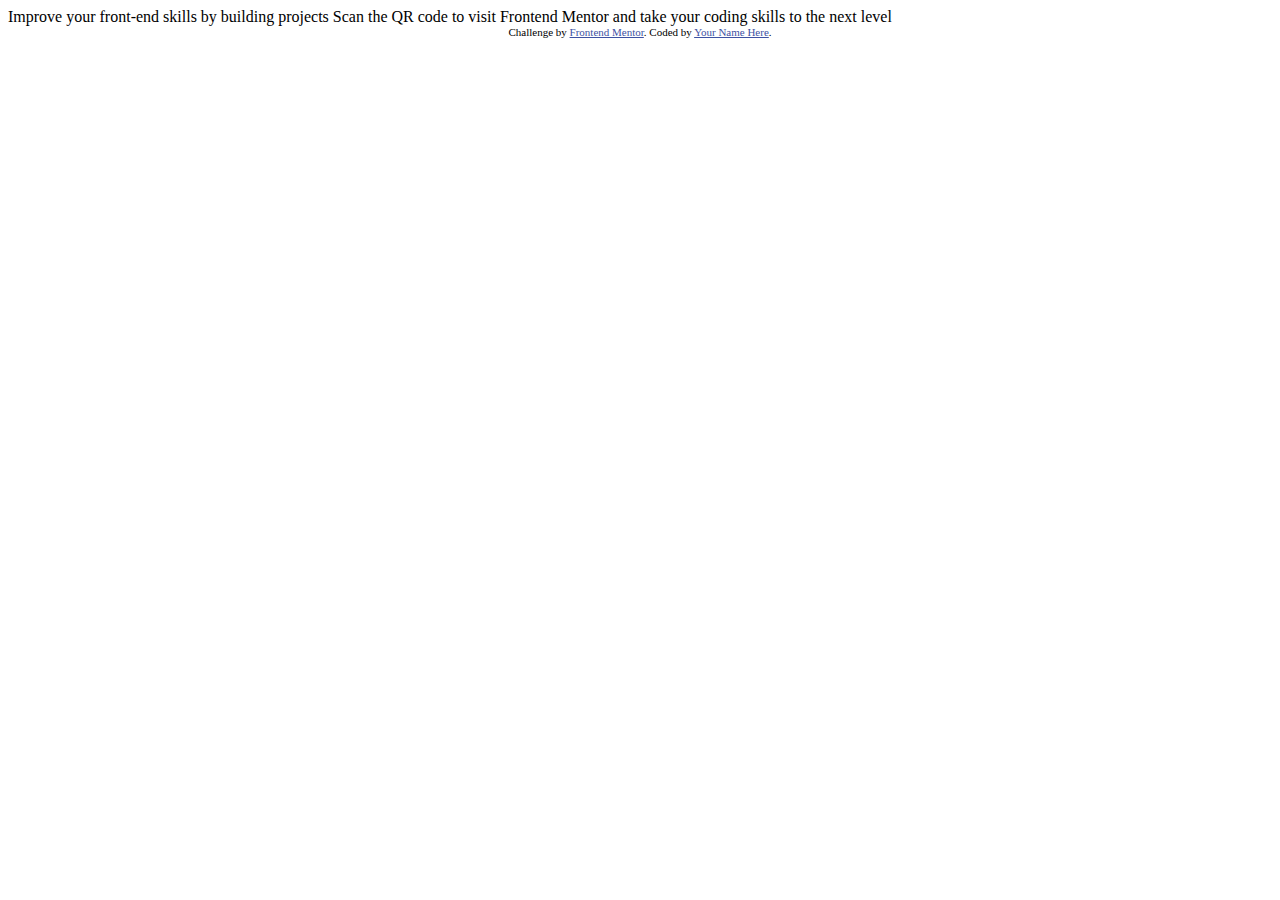
==== index.html @ f11b5eb6 "content" ====
<!DOCTYPE html>
<html lang="en">
<head>
  <meta charset="UTF-8">
  <meta name="viewport" content="width=device-width, initial-scale=1.0"> <!-- displays site properly based on user's device -->

  <link rel="icon" type="image/png" sizes="32x32" href="./images/favicon-32x32.png">
  
  <title>Frontend Mentor | QR code component</title>

  <!-- Feel free to remove these styles or customise in your own stylesheet 👍 -->
  <style>
    .attribution { font-size: 11px; text-align: center; }
    .attribution a { color: hsl(228, 45%, 44%); }
  </style>
</head>
<body>

  Improve your front-end skills by building projects

  Scan the QR code to visit Frontend Mentor and take your coding skills to the next level
  
  <div class="attribution">
    Challenge by <a href="https://www.frontendmentor.io?ref=challenge" target="_blank">Frontend Mentor</a>. 
    Coded by <a href="#">Your Name Here</a>.
  </div>
</body>
</html>
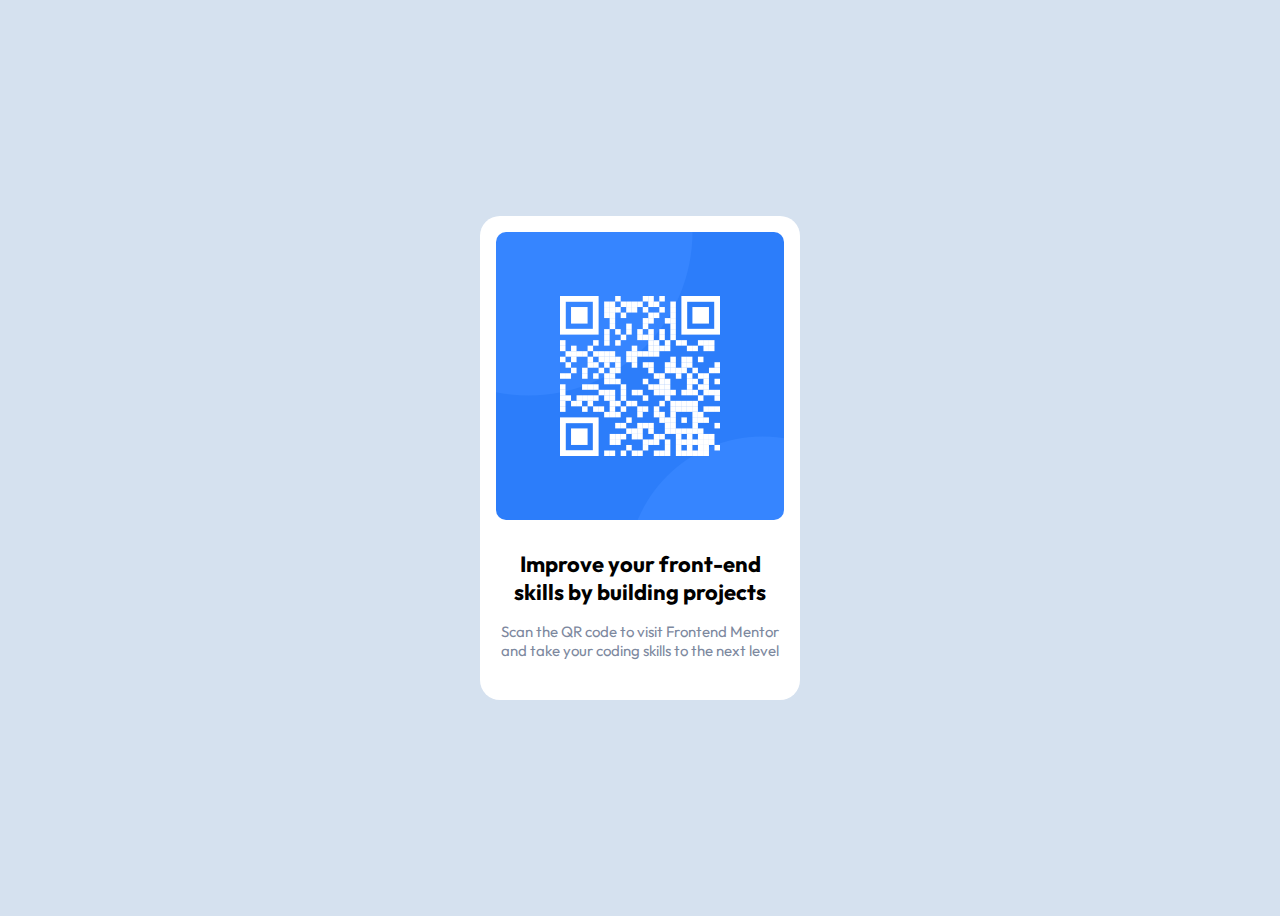
==== commit 01c841e8: "qr-code" ====
--- a/index.html
+++ b/index.html
@@ -7,6 +7,8 @@
   <link rel="icon" type="image/png" sizes="32x32" href="./images/favicon-32x32.png">
   
   <title>Frontend Mentor | QR code component</title>
+  <link rel="stylesheet" href="./design/styles.css">
+  <link href="https://fonts.googleapis.com/css2?family=Outfit:wght@100..900&display=swap" rel="stylesheet">
 
   <!-- Feel free to remove these styles or customise in your own stylesheet 👍 -->
   <style>
@@ -15,14 +17,12 @@
   </style>
 </head>
 <body>
-
-  Improve your front-end skills by building projects
-
-  Scan the QR code to visit Frontend Mentor and take your coding skills to the next level
-  
-  <div class="attribution">
-    Challenge by <a href="https://www.frontendmentor.io?ref=challenge" target="_blank">Frontend Mentor</a>. 
-    Coded by <a href="#">Your Name Here</a>.
-  </div>
+  <div class="qr">
+    <img class="qr-code" src="../images/image-qr-code.png">
+    <div class="qr-content">
+        <h1 class="title">Improve your front-end skills by building projects</h1>
+        <p class="content">Scan the QR code to visit Frontend Mentor and take your coding skills to the next level</p>
+    </div>
+</div>
 </body>
 </html>--- a/design/styles.css
+++ b/design/styles.css
@@ -0,0 +1,42 @@
+body{
+    font-family: 'outfit';
+    background: #D5E1EF;
+    display: flex;
+    flex-direction: row;
+    justify-content: center;
+    align-items: center;
+    height: 100vh;
+}
+
+.qr{
+    background: #ffffff;
+    display: inline-block;
+
+    align-items: center;
+    border-radius: 20px;
+}
+
+.qr-content{
+    width: 288px;
+    margin: 12px 16px 40px 16px;
+}
+
+.title{
+    font-size: 22px;
+    text-align: center;
+    margin-bottom: 16px;
+}
+
+.content{
+    font-size: 15px;
+    color: #7D889E;
+    text-align: center;
+    margin-top: 16px;
+}
+
+.qr-code{
+    height: 288px;
+    width: 288px;
+    margin: 16px 16px 12px 16px;
+    border-radius: 10px;
+}